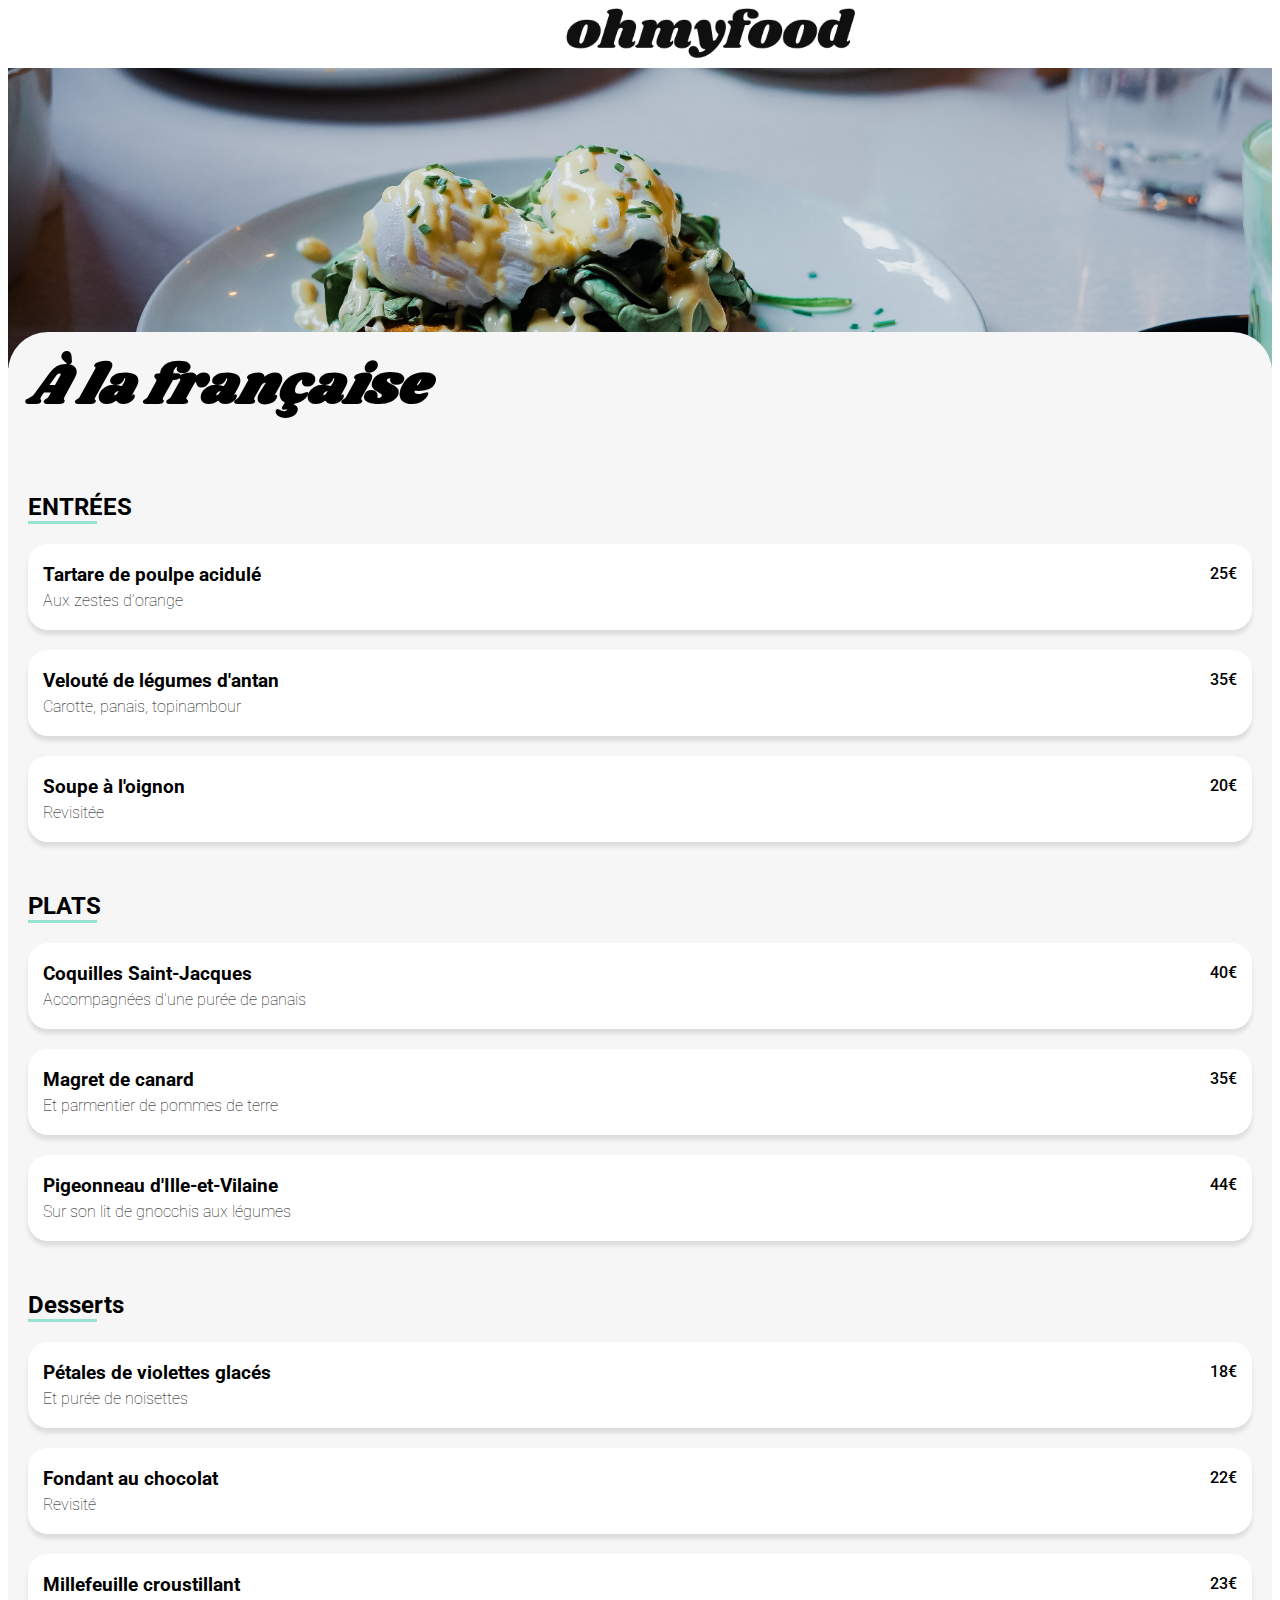
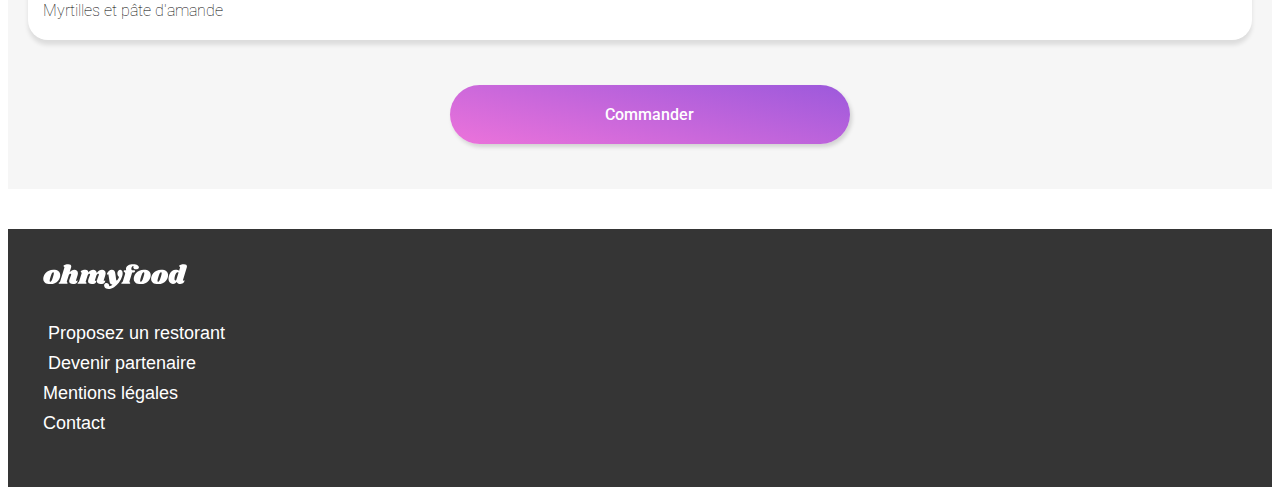
==== restaurants/a-la-française.html @ 5d667c91 "création des pages restaurant" ====
<!DOCTYPE html>
<html lang="fr">

<Head>
    <meta charset="UTF-8">
    <meta name="viewport" content="width=device-width, initial-scale=1, shrink-to-fit=no"/>
    <meta http-equiv="X-UA-Compatible" content="IE=edge,chrome=1"/>
    <title>à-la-française</title>
    <link rel="preconnect" href="https://fonts.googleapis.com">
    <link rel="preconnect" href="https://fonts.gstatic.com" crossorigin>
    <link href="https://fonts.googleapis.com/css2?family=Raleway:ital,wght@0,100..900;1,100..900&display=swap" rel="stylesheet">
    <link rel="stylesheet" href="https://cdnjs.cloudflare.com/ajax/libs/font-awesome/6.2.1/css/all.min.css"
        integrity="sha512-MV7K8+y+gLIBoVD59lQIYicR65iaqukzvf/nwasF0nqhPay5w/9lJmVM2hMDcnK1OnMGCdVK+iQrJ7lzPJQd1w=="
        crossorigin="anonymous" referrerpolicy="no-referrer" />
    <link rel="preconnect" href="https://fonts.googleapis.com">
    <link rel="preconnect" href="https://fonts.gstatic.com" crossorigin>
    <link href="https://fonts.googleapis.com/css2?family=Roboto:ital,wght@0,100;0,300;0,400;0,500;0,700;0,900;1,100;1,300;1,400;1,500;1,700;1,900&display=swap" rel="stylesheet">
    <link rel="preconnect" href="https://fonts.googleapis.com">
    <link rel="preconnect" href="https://fonts.gstatic.com" crossorigin>
    <link href="https://fonts.googleapis.com/css2?family=Shrikhand&display=swap" rel="stylesheet">
    <link rel="stylesheet" href="../scss/resto.css">
</Head>

<body>
    <div class="main-container">
        <header>
            <div class="header">
                <a href="../index.html" class="retour"><i class="fa-sharp fa-solid fa-arrow-left"></i></a>
                <img src="../assets/images/logo/ohmyfood.png" alt="logo">
            </div>
        </header>
        <main>
            <div>
                <img class="img" src="../assets/images/restaurants/toa-heftiba-DQKerTsQwi0-unsplash.jpg" alt="à-la-française">
            </div>
            <section class="carte">
                <div class="carte__titre">
                    <h1>À la française</h1>
                    <i class="fa-regular fa-heart"></i>
                </div>
                <div class="carte__plats">
                    <h2>ENTRÉES</h2>
                    <article class="carte__plats--card">
                        <div>
                        <h3>Tartare de poulpe acidulé</h3>
                        <p>Aux zestes d'orange</p>
                        </div>
                        <p class="euros">25€</p>
                    </article>
                    <article class="carte__plats--card">
                        <div>
                        <h3>Velouté de légumes d'antan</h3>
                        <p>Carotte, panais, topinambour</p>
                        </div>
                        <p class="euros">35€</p>
                    </article>
                    <article class="carte__plats--card">
                        <div>
                        <h3>Soupe à l'oignon</h3>
                        <p>Revisitée</p>
                        </div>
                        <p class="euros">20€</p>
                    </article>
                </div>
                <div class="carte__plats">
                    <h2>PLATS</h2>
                    <article class="carte__plats--card">
                        <div>
                        <h3>Coquilles Saint-Jacques</h3>
                        <p>Accompagnées d'une purée de panais</p>
                        </div>
                        <p class="euros">40€</p>
                    </article>
                    <article class="carte__plats--card">
                        <div>
                        <h3>Magret de canard</h3>
                        <p>Et parmentier de pommes de terre</p>
                        </div>
                        <p class="euros">35€</p>
                    </article>
                    <article class="carte__plats--card">
                        <div>
                        <h3>Pigeonneau d'Ille-et-Vilaine</h3>
                        <p>Sur son lit de gnocchis aux légumes</p>
                        </div>
                        <p class="euros">44€</p>
                    </article>
                </div>
                <div class="carte__plats">
                    <h2>Desserts</h2>
                    <article class="carte__plats--card">
                        <div>
                        <h3>Pétales de violettes glacés</h3>
                        <p>Et purée de noisettes</p>
                        </div>
                        <p class="euros">18€</p>
                    </article>
                    <article class="carte__plats--card">
                        <div>
                        <h3>Fondant au chocolat</h3>
                        <p>Revisité</p>
                        </div>
                        <p class="euros">22€</p>
                    </article>
                    <article class="carte__plats--card">
                        <div>
                        <h3>Millefeuille croustillant</h3>
                        <p>Myrtilles et pâte d'amande</p>
                        </div>
                        <p class="euros">23€</p>
                    </article>
                </div>
                <a class="bouton" href="">Commander</a>
            </section>
        </main>
        <footer>
            <section class="footer">
                <div>
                    <img src="../assets/images/logo/ohmyfood@2x.svg" alt="" class="logo-blanc">
                </div>
                <div class="footer__menu-list">
                    <ul class="footer__list">
                        <li class="footer__list--liens-gras"><a href=""><i class="fa-solid fa-utensils" style="color: #ffffff;"></i>Proposez un restorant</a></li>
                        <li class="footer__list--liens-gras"><a href="" class="liens-gras"><i class="fa-solid fa-handshake-angle" style="color: #ffffff;"></i>Devenir partenaire</a></li>
                        <li><a href="">Mentions légales</a></li>
                        <li><a href="">Contact</a></li>
                    </ul>
                </div>
            </section>
        </footer>
    </div>
</body>
---- scss/resto.css ----
.header{display:flex;flex-direction:row;justify-content:space-between;align-items:center;width:65%;margin-left:25px;padding-bottom:10px}.header img{height:50px}.main-container{font-family:"Roboto",sans-serif;font-weight:100;font-style:normal}.fa-arrow-left{font-size:xx-large}.euros{font-weight:500}.img{-o-object-fit:cover;object-fit:cover;width:100%;height:300px}.fa-heart{font-size:xx-large;margin-right:20px}.carte{display:flex;flex-direction:column;background-color:#f6f6f6;border-top-left-radius:40px;border-top-right-radius:40px;position:relative;top:-40px}.carte__titre{font-family:"Shrikhand",serif;font-weight:400;font-style:normal;font-style:italic;line-height:40.82px;font-size:28px;padding:20px;display:flex;flex-direction:row;justify-content:space-between;align-items:center}.carte__titre h1{margin:15px 0px 15px 0px}.carte__plats{display:flex;flex-direction:column;gap:20px}.carte__plats h2{display:inline;margin-left:20px;margin-top:50px;margin-bottom:0;border-bottom:3px solid #99e2d0;width:69px}.carte__plats--card{display:flex;flex-direction:row;justify-content:space-between;background-color:#fff;border-radius:20px;margin-left:20px;margin-right:20px;padding:15px;box-shadow:0px 5px 4px rgba(0,0,0,.1)}.carte__plats--card h3{margin-top:5px;margin-bottom:5px}.carte__plats--card p{margin-top:5px;margin-bottom:5px}.bouton{border-radius:35px;padding:20px 10px 20px 10px;background:linear-gradient(193.33deg, #9356DC -11.44%, #FF79DA 123.93%);width:30%;font-size:16px;font-weight:500;text-align:center;text-decoration:none;color:#fff;box-shadow:2px 3px 4px rgba(0,0,0,.15);margin-left:35%;margin-top:45px;margin-bottom:45px}.logo-blanc{height:25px}.footer{background-color:#353535;color:#fff;display:flex;flex-direction:column;gap:2px;padding:35px;font-size:18px;font-family:Arial,Helvetica,sans-serif}.footer__list{color:#fff;list-style-type:none;padding:0px}.footer__list a{text-decoration:none}.footer__list--liens-gras{font-weight:bolder}.footer__list a:visited{color:#fff}.footer__list i{padding-right:5px;width:25px;height:16px}.footer__list li{padding-top:9px}
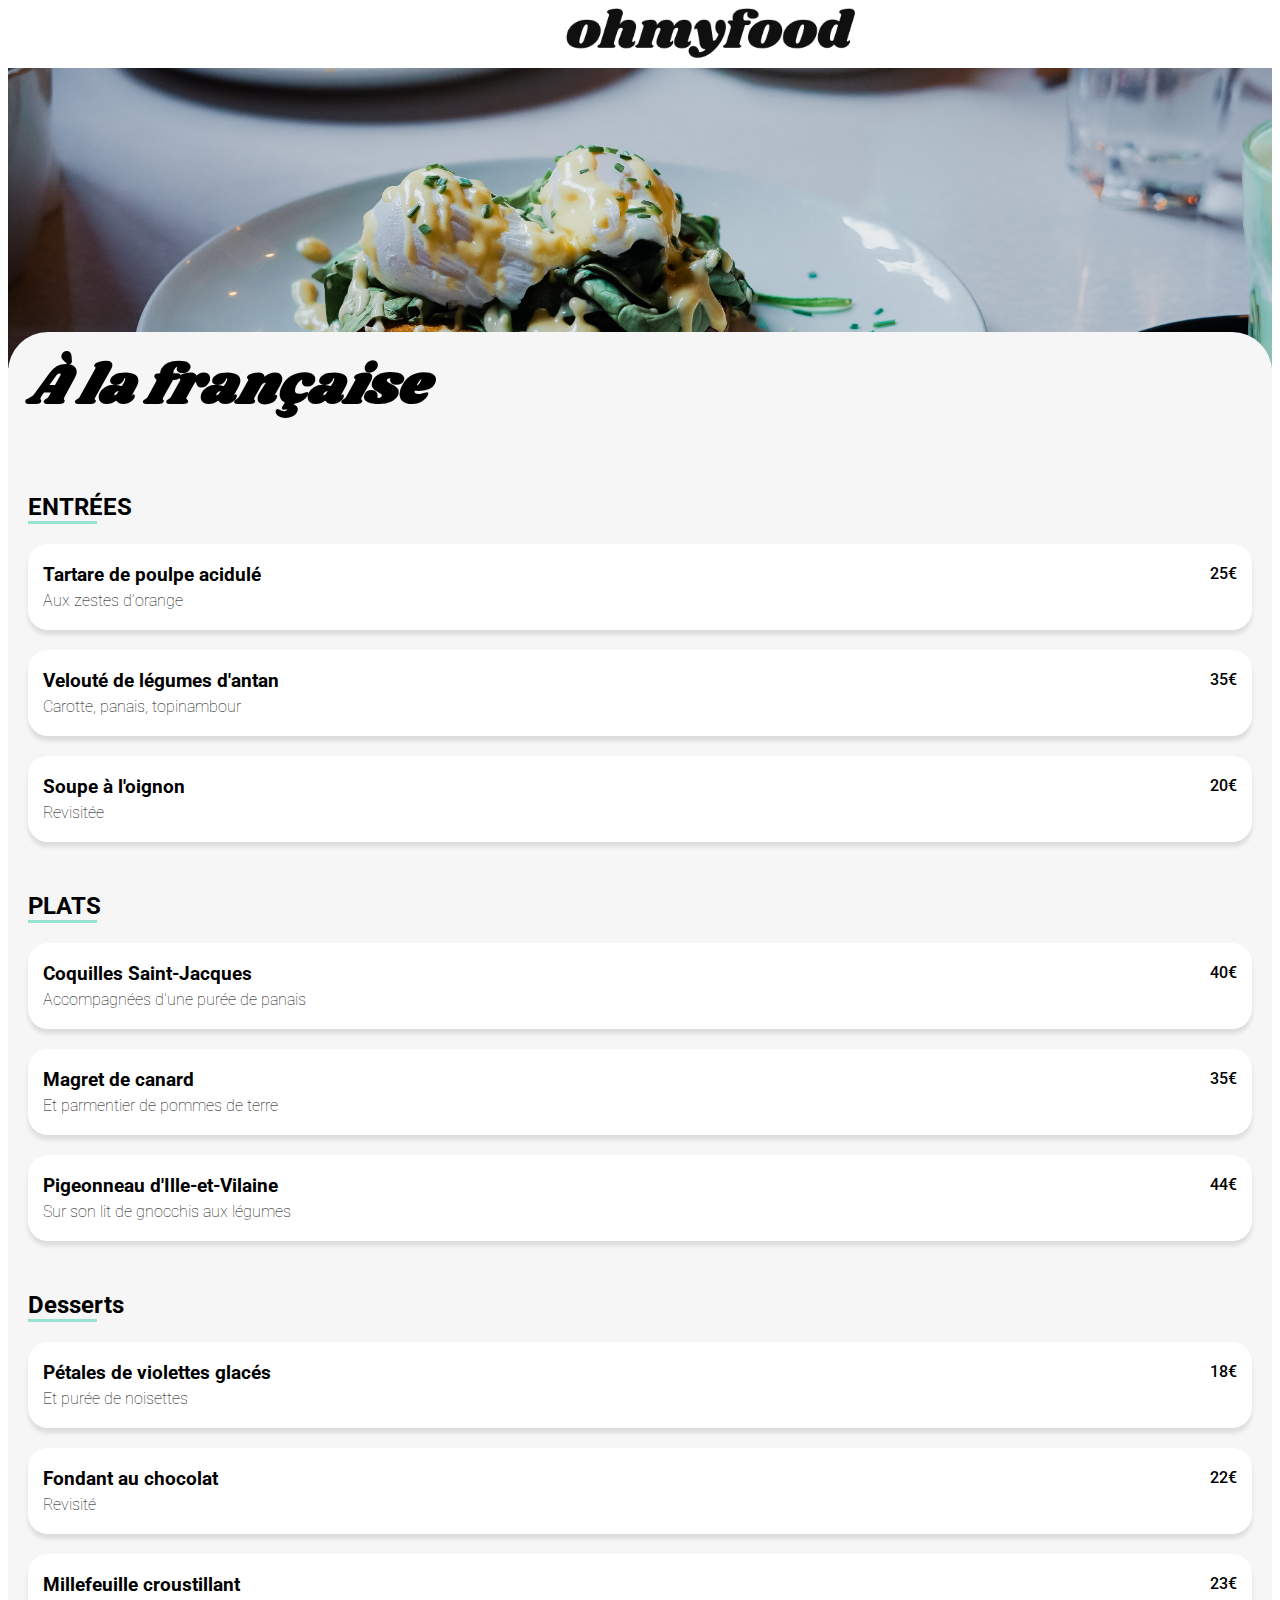
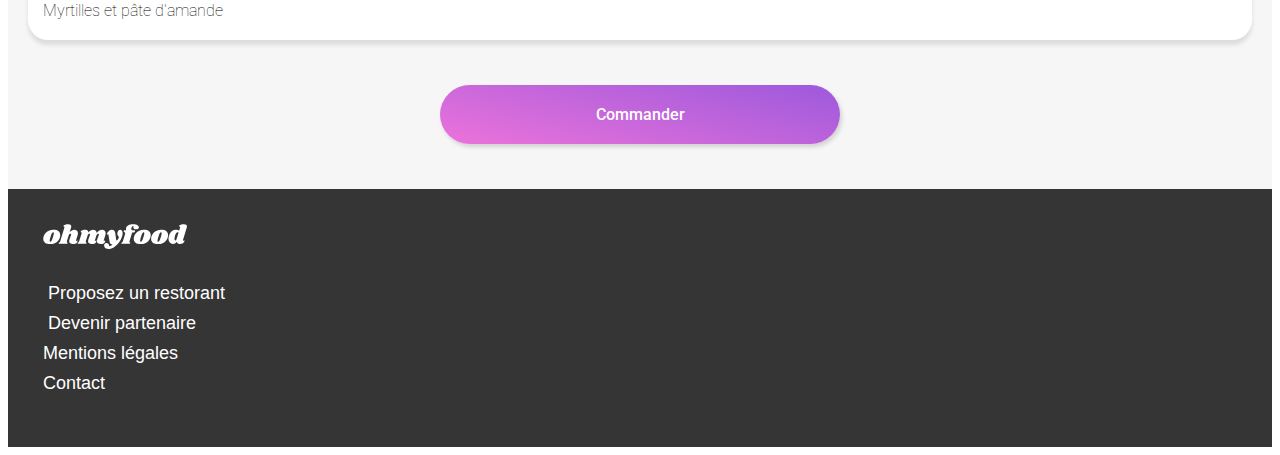
==== commit 2a057cd8: "fin des pages resto" ====
--- a/restaurants/a-la-française.html
+++ b/restaurants/a-la-française.html
@@ -110,7 +110,9 @@
                         <p class="euros">23€</p>
                     </article>
                 </div>
-                <a class="bouton" href="">Commander</a>
+                <div class="carte__bouton">
+                <a class="carte__bouton--commande" href="">Commander</a>
+            </div>
             </section>
         </main>
         <footer>
--- a/scss/resto.css
+++ b/scss/resto.css
@@ -1 +1 @@
-.header{display:flex;flex-direction:row;justify-content:space-between;align-items:center;width:65%;margin-left:25px;padding-bottom:10px}.header img{height:50px}.main-container{font-family:"Roboto",sans-serif;font-weight:100;font-style:normal}.fa-arrow-left{font-size:xx-large}.euros{font-weight:500}.img{-o-object-fit:cover;object-fit:cover;width:100%;height:300px}.fa-heart{font-size:xx-large;margin-right:20px}.carte{display:flex;flex-direction:column;background-color:#f6f6f6;border-top-left-radius:40px;border-top-right-radius:40px;position:relative;top:-40px}.carte__titre{font-family:"Shrikhand",serif;font-weight:400;font-style:normal;font-style:italic;line-height:40.82px;font-size:28px;padding:20px;display:flex;flex-direction:row;justify-content:space-between;align-items:center}.carte__titre h1{margin:15px 0px 15px 0px}.carte__plats{display:flex;flex-direction:column;gap:20px}.carte__plats h2{display:inline;margin-left:20px;margin-top:50px;margin-bottom:0;border-bottom:3px solid #99e2d0;width:69px}.carte__plats--card{display:flex;flex-direction:row;justify-content:space-between;background-color:#fff;border-radius:20px;margin-left:20px;margin-right:20px;padding:15px;box-shadow:0px 5px 4px rgba(0,0,0,.1)}.carte__plats--card h3{margin-top:5px;margin-bottom:5px}.carte__plats--card p{margin-top:5px;margin-bottom:5px}.bouton{border-radius:35px;padding:20px 10px 20px 10px;background:linear-gradient(193.33deg, #9356DC -11.44%, #FF79DA 123.93%);width:30%;font-size:16px;font-weight:500;text-align:center;text-decoration:none;color:#fff;box-shadow:2px 3px 4px rgba(0,0,0,.15);margin-left:35%;margin-top:45px;margin-bottom:45px}.logo-blanc{height:25px}.footer{background-color:#353535;color:#fff;display:flex;flex-direction:column;gap:2px;padding:35px;font-size:18px;font-family:Arial,Helvetica,sans-serif}.footer__list{color:#fff;list-style-type:none;padding:0px}.footer__list a{text-decoration:none}.footer__list--liens-gras{font-weight:bolder}.footer__list a:visited{color:#fff}.footer__list i{padding-right:5px;width:25px;height:16px}.footer__list li{padding-top:9px}+.header{display:flex;flex-direction:row;justify-content:space-between;align-items:center;width:65%;margin-left:25px;padding-bottom:10px}.header img{height:50px}.main-container{font-family:"Roboto",sans-serif;font-weight:100;font-style:normal}.fa-arrow-left{font-size:xx-large}.euros{font-weight:500}.img{-o-object-fit:cover;object-fit:cover;width:100%;height:300px}.fa-heart{font-size:xx-large;margin-right:20px}.carte{display:flex;flex-direction:column;background-color:#f6f6f6;border-top-left-radius:40px;border-top-right-radius:40px;position:relative;top:-40px}.carte__titre{font-family:"Shrikhand",serif;font-weight:400;font-style:normal;font-style:italic;line-height:40.82px;font-size:28px;padding:20px;display:flex;flex-direction:row;justify-content:space-between;align-items:center}.carte__titre h1{margin:15px 0px 15px 0px}.carte__plats{display:flex;flex-direction:column;gap:20px}.carte__plats h2{display:inline;margin-left:20px;margin-top:50px;margin-bottom:0;border-bottom:3px solid #99e2d0;width:69px}.carte__plats--card{display:flex;flex-direction:row;justify-content:space-between;background-color:#fff;border-radius:20px;margin-left:20px;margin-right:20px;padding:15px;box-shadow:0px 5px 4px rgba(0,0,0,.1)}.carte__plats--card h3{margin-top:5px;margin-bottom:5px}.carte__plats--card p{margin-top:5px;margin-bottom:5px}.carte__bouton{display:flex;justify-content:center;align-items:center}.carte__bouton--commande{border-radius:35px;padding:20px 10px 20px 10px;background:linear-gradient(193.33deg, #9356DC -11.44%, #FF79DA 123.93%);width:30%;font-size:16px;font-weight:500;text-align:center;text-decoration:none;color:#fff;box-shadow:2px 3px 4px rgba(0,0,0,.15);margin-top:45px;margin-bottom:45px}.logo-blanc{height:25px}.footer{margin-top:-40px;background-color:#353535;color:#fff;display:flex;flex-direction:column;gap:2px;padding:35px;font-size:18px;font-family:Arial,Helvetica,sans-serif}.footer__list{color:#fff;list-style-type:none;padding:0px}.footer__list a{text-decoration:none}.footer__list--liens-gras{font-weight:bolder}.footer__list a:visited{color:#fff}.footer__list i{padding-right:5px;width:25px;height:16px}.footer__list li{padding-top:9px}@media(min-width: 1440px){.header{width:60%}.carte{width:80%;margin:0 10% 0 10%}.carte__titre{justify-content:center;gap:20px}.carte__plats{margin:0 20% 0 20%}.carte__bouton--commande{width:20%}.footer{flex-direction:row-reverse;justify-content:flex-start;align-items:center;gap:50px}.footer li{display:inline;padding-left:15px}}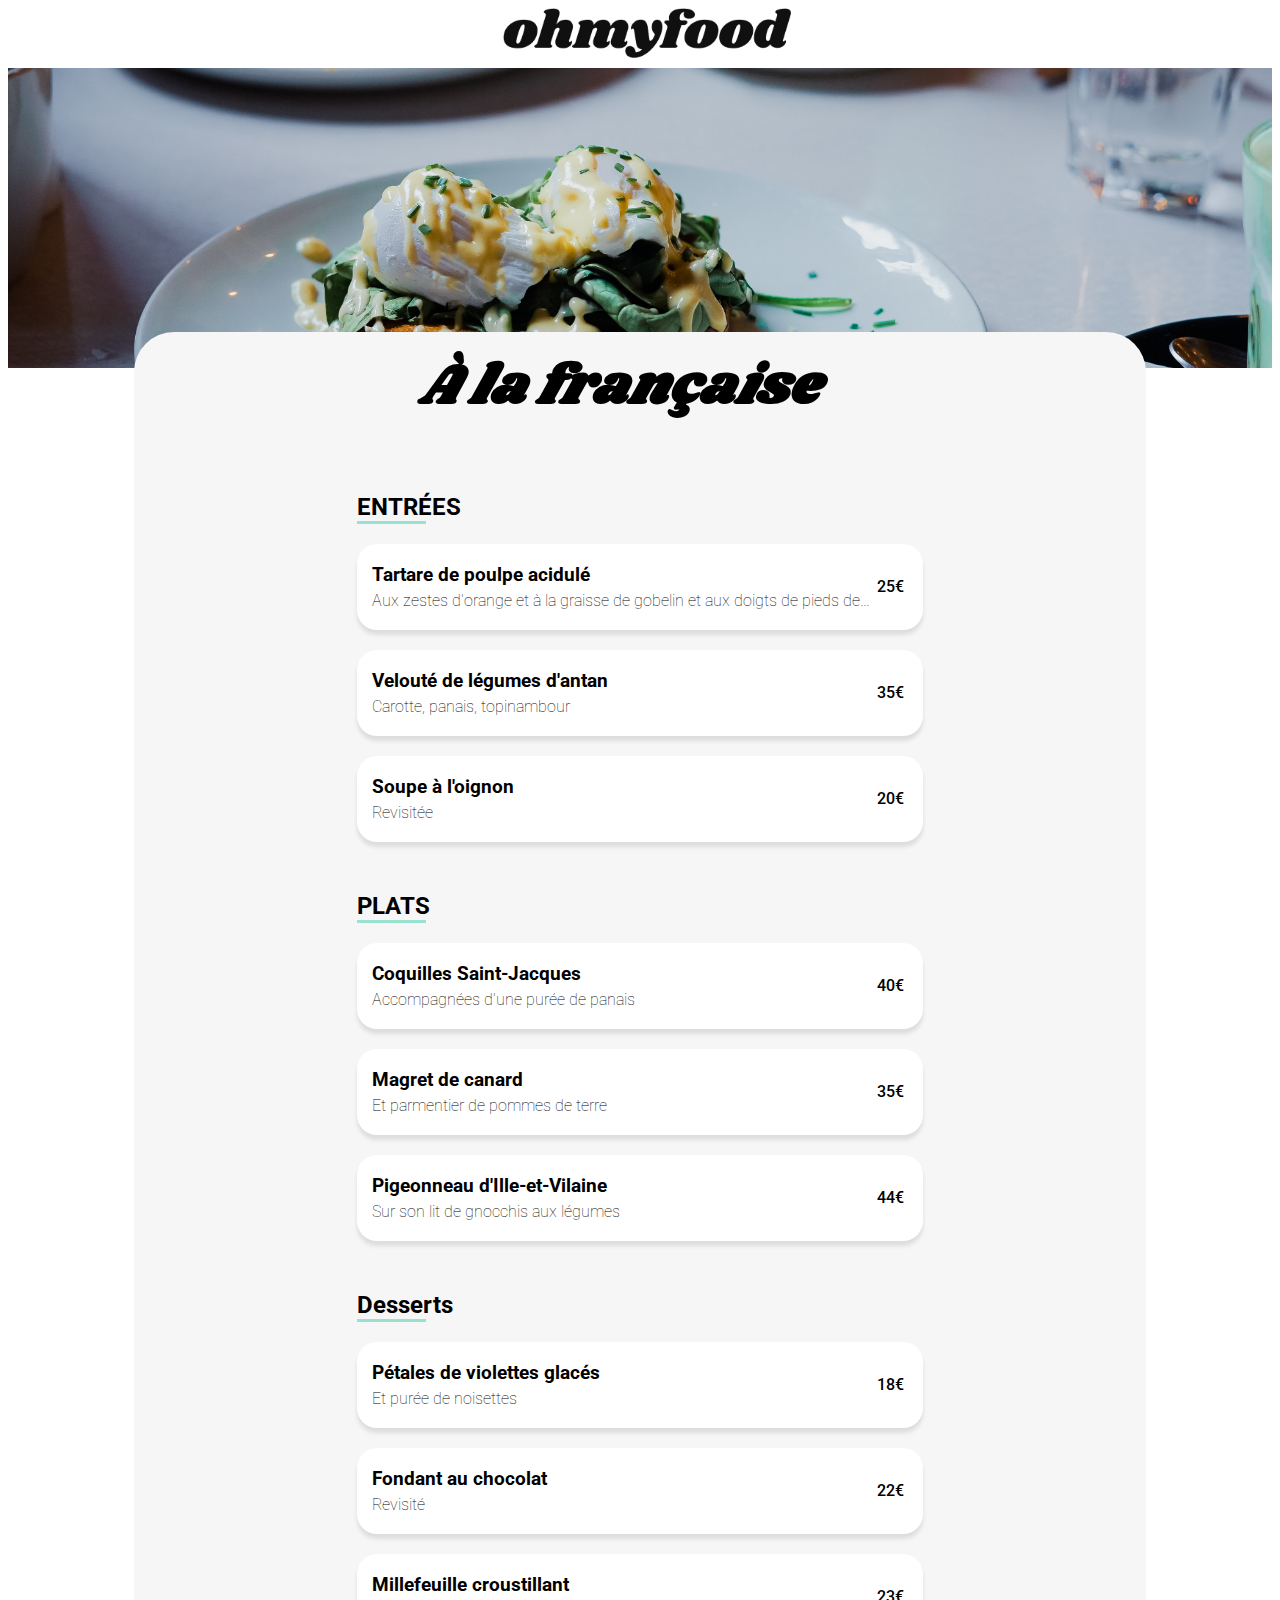
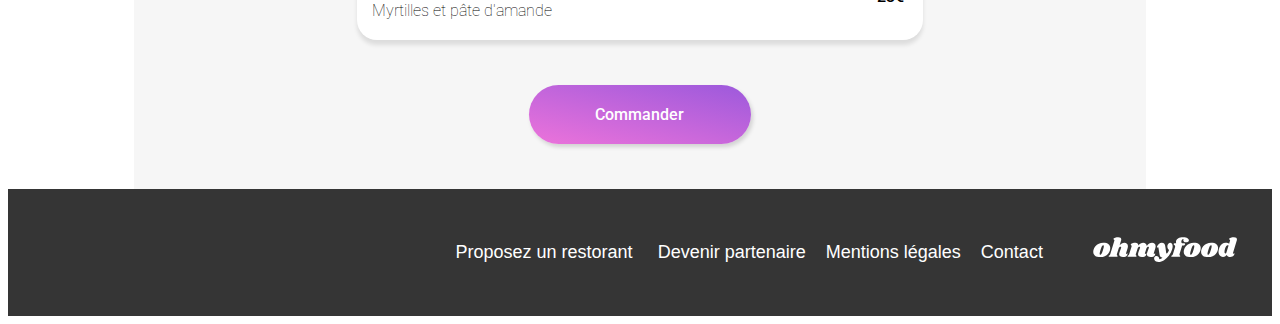
==== commit d9ab67af: "animation du check sur les plats" ====
--- a/restaurants/a-la-française.html
+++ b/restaurants/a-la-française.html
@@ -38,76 +38,103 @@
                     <h1>À la française</h1>
                     <i class="fa-regular fa-heart"></i>
                 </div>
-                <div class="carte__plats">
+                <div class="carte__plats carte__plats--1">
                     <h2>ENTRÉES</h2>
                     <article class="carte__plats--card">
-                        <div>
-                        <h3>Tartare de poulpe acidulé</h3>
-                        <p>Aux zestes d'orange</p>
+                        <div class="text-cards">
+                            <h3>Tartare de poulpe acidulé</h3>
+                            <p>Aux zestes d'orange et à la graisse de gobelin et aux doigts de pieds de momis</p>
                         </div>
                         <p class="euros">25€</p>
+                        <div class="check">
+                            <i class="fa-solid fa-circle-check"></i>
+                        </div>
                     </article>
                     <article class="carte__plats--card">
-                        <div>
+                        <div class="text-cards">
                         <h3>Velouté de légumes d'antan</h3>
                         <p>Carotte, panais, topinambour</p>
                         </div>
                         <p class="euros">35€</p>
+                        <div class="check">
+                            <i class="fa-solid fa-circle-check"></i>
+                        </div>
                     </article>
                     <article class="carte__plats--card">
-                        <div>
+                        <div class="text-cards">
                         <h3>Soupe à l'oignon</h3>
                         <p>Revisitée</p>
                         </div>
                         <p class="euros">20€</p>
+                        <div class="check">
+                            <i class="fa-solid fa-circle-check"></i>
+                        </div>
                     </article>
                 </div>
-                <div class="carte__plats">
+                <div class="carte__plats carte__plats--2">
                     <h2>PLATS</h2>
                     <article class="carte__plats--card">
-                        <div>
+                        <div class="text-cards">
                         <h3>Coquilles Saint-Jacques</h3>
                         <p>Accompagnées d'une purée de panais</p>
                         </div>
                         <p class="euros">40€</p>
+                        <div class="check">
+                            <i class="fa-solid fa-circle-check"></i>
+                        </div>
                     </article>
                     <article class="carte__plats--card">
-                        <div>
+                        <div class="text-cards">
                         <h3>Magret de canard</h3>
                         <p>Et parmentier de pommes de terre</p>
                         </div>
                         <p class="euros">35€</p>
+                        <div class="check">
+                            <i class="fa-solid fa-circle-check"></i>
+                        </div>
                     </article>
                     <article class="carte__plats--card">
-                        <div>
+                        <div class="text-cards">
                         <h3>Pigeonneau d'Ille-et-Vilaine</h3>
                         <p>Sur son lit de gnocchis aux légumes</p>
                         </div>
                         <p class="euros">44€</p>
+                        <div class="check">
+                            <i class="fa-solid fa-circle-check"></i>
+                        </div>
                     </article>
                 </div>
-                <div class="carte__plats">
+                <div class="carte__plats carte__plats--3">
                     <h2>Desserts</h2>
                     <article class="carte__plats--card">
-                        <div>
+                        <div class="text-cards">
                         <h3>Pétales de violettes glacés</h3>
                         <p>Et purée de noisettes</p>
                         </div>
                         <p class="euros">18€</p>
+                        <div class="check">
+                            <i class="fa-solid fa-circle-check"></i>
+                        </div>
                     </article>
                     <article class="carte__plats--card">
-                        <div>
+                        <div class="text-cards">
                         <h3>Fondant au chocolat</h3>
                         <p>Revisité</p>
                         </div>
                         <p class="euros">22€</p>
+                        <div class="check">
+                            <i class="fa-solid fa-circle-check"></i>
+                        </div>
                     </article>
                     <article class="carte__plats--card">
-                        <div>
+                        <div class="text-cards">
                         <h3>Millefeuille croustillant</h3>
                         <p>Myrtilles et pâte d'amande</p>
                         </div>
                         <p class="euros">23€</p>
+                        <div class="check">
+                            <i class="fa-solid fa-circle-check"></i>
+                        </div>
                     </article>
                 </div>
                 <div class="carte__bouton">
--- a/scss/resto.css
+++ b/scss/resto.css
@@ -1 +1 @@
-.header{display:flex;flex-direction:row;justify-content:space-between;align-items:center;width:65%;margin-left:25px;padding-bottom:10px}.header img{height:50px}.main-container{font-family:"Roboto",sans-serif;font-weight:100;font-style:normal}.fa-arrow-left{font-size:xx-large}.euros{font-weight:500}.img{-o-object-fit:cover;object-fit:cover;width:100%;height:300px}.fa-heart{font-size:xx-large;margin-right:20px}.carte{display:flex;flex-direction:column;background-color:#f6f6f6;border-top-left-radius:40px;border-top-right-radius:40px;position:relative;top:-40px}.carte__titre{font-family:"Shrikhand",serif;font-weight:400;font-style:normal;font-style:italic;line-height:40.82px;font-size:28px;padding:20px;display:flex;flex-direction:row;justify-content:space-between;align-items:center}.carte__titre h1{margin:15px 0px 15px 0px}.carte__plats{display:flex;flex-direction:column;gap:20px}.carte__plats h2{display:inline;margin-left:20px;margin-top:50px;margin-bottom:0;border-bottom:3px solid #99e2d0;width:69px}.carte__plats--card{display:flex;flex-direction:row;justify-content:space-between;background-color:#fff;border-radius:20px;margin-left:20px;margin-right:20px;padding:15px;box-shadow:0px 5px 4px rgba(0,0,0,.1)}.carte__plats--card h3{margin-top:5px;margin-bottom:5px}.carte__plats--card p{margin-top:5px;margin-bottom:5px}.carte__bouton{display:flex;justify-content:center;align-items:center}.carte__bouton--commande{border-radius:35px;padding:20px 10px 20px 10px;background:linear-gradient(193.33deg, #9356DC -11.44%, #FF79DA 123.93%);width:30%;font-size:16px;font-weight:500;text-align:center;text-decoration:none;color:#fff;box-shadow:2px 3px 4px rgba(0,0,0,.15);margin-top:45px;margin-bottom:45px}.logo-blanc{height:25px}.footer{margin-top:-40px;background-color:#353535;color:#fff;display:flex;flex-direction:column;gap:2px;padding:35px;font-size:18px;font-family:Arial,Helvetica,sans-serif}.footer__list{color:#fff;list-style-type:none;padding:0px}.footer__list a{text-decoration:none}.footer__list--liens-gras{font-weight:bolder}.footer__list a:visited{color:#fff}.footer__list i{padding-right:5px;width:25px;height:16px}.footer__list li{padding-top:9px}@media(min-width: 1440px){.header{width:60%}.carte{width:80%;margin:0 10% 0 10%}.carte__titre{justify-content:center;gap:20px}.carte__plats{margin:0 20% 0 20%}.carte__bouton--commande{width:20%}.footer{flex-direction:row-reverse;justify-content:flex-start;align-items:center;gap:50px}.footer li{display:inline;padding-left:15px}}+.header{display:flex;flex-direction:row;justify-content:space-between;align-items:center;width:65%;margin-left:25px;padding-bottom:10px}.header img{height:50px}.main-container{font-family:"Roboto",sans-serif;font-weight:100;font-style:normal}.fa-arrow-left{font-size:xx-large}.euros{font-weight:500}.img{-o-object-fit:cover;object-fit:cover;width:100%;height:300px}.fa-heart{font-size:xx-large;margin-right:20px}.carte{display:flex;flex-direction:column;background-color:#f6f6f6;border-top-left-radius:40px;border-top-right-radius:40px;position:relative;top:-40px}.carte__titre{font-family:"Shrikhand",serif;font-weight:400;font-style:normal;font-style:italic;line-height:40.82px;font-size:28px;padding:20px;display:flex;flex-direction:row;justify-content:space-between;align-items:center}.carte__titre h1{margin:15px 0px 15px 0px}@keyframes carte__plats{0%{opacity:0}100%{opacity:1}}@keyframes check{0%{width:0;padding:0}100%{width:30px;padding:29px 20px}}@keyframes check-bar{0%{width:calc(100% - 50px)}100%{width:calc(100% - 110px)}}.carte__plats{display:flex;flex-direction:column;gap:20px;animation:carte__plats 400ms backwards}.carte__plats--1{animation-delay:400ms}.carte__plats--2{animation-delay:800ms}.carte__plats--3{animation-delay:1200ms}.carte__plats h2{display:inline;margin-left:20px;margin-top:50px;margin-bottom:0;border-bottom:3px solid #99e2d0;width:69px}.carte__plats--card{display:flex;flex-direction:row;align-items:center;justify-content:space-between;background-color:#fff;border-radius:20px;margin-left:20px;margin-right:20px;padding-left:15px;box-shadow:0px 5px 4px rgba(0,0,0,.1)}.carte__plats--card:active>.text-cards{animation:check-bar 500ms forwards}.carte__plats--card:active>.check{animation:check 500ms forwards}.carte__plats--card>.text-cards{padding:15px 0px;width:calc(100% - 50px)}.carte__plats--card>.check{width:0;overflow-x:hidden;overflow-y:hidden;font-size:x-large;background-color:#99e2d0;height:100%;border-top-right-radius:20px;border-bottom-right-radius:20px;color:#fff}.carte__plats--card h3{margin-top:5px;margin-bottom:5px}.carte__plats--card p:not(.euros){white-space:nowrap;text-overflow:ellipsis;overflow:hidden;margin-top:5px;margin-bottom:5px}.carte__plats--card>.euros{padding-right:15px}.carte__bouton{display:flex;justify-content:center;align-items:center}.carte__bouton--commande{border-radius:35px;padding:20px 10px 20px 10px;background:linear-gradient(193.33deg, #9356DC -11.44%, #FF79DA 123.93%);width:30%;font-size:16px;font-weight:500;text-align:center;text-decoration:none;color:#fff;box-shadow:2px 3px 4px rgba(0,0,0,.15);margin-top:45px;margin-bottom:45px;position:relative;z-index:1}.carte__bouton--commande:hover::after{opacity:1}.carte__bouton--commande::after{content:"";position:absolute;border-radius:35px;top:0;bottom:0;right:0;left:0;opacity:0;z-index:-1;transition:opacity 250ms;background:linear-gradient(200.64deg, #be8dfa -5.2%, #FF79DA 140.74%),linear-gradient(0deg, rgba(255, 255, 255, 0.15), rgba(255, 255, 255, 0.15))}.logo-blanc{height:25px}.footer{margin-top:-40px;background-color:#353535;color:#fff;display:flex;flex-direction:column;gap:2px;padding:35px;font-size:18px;font-family:Arial,Helvetica,sans-serif}.footer__list{color:#fff;list-style-type:none;padding:0px}.footer__list a{text-decoration:none}.footer__list--liens-gras{font-weight:bolder}.footer__list a:visited{color:#fff}.footer__list i{padding-right:5px;width:25px;height:16px}.footer__list li{padding-top:9px}@media(min-width: 900px){.header{width:60%}.carte{width:80%;margin:0 10% 0 10%}.carte__titre{justify-content:center;gap:20px}.carte__plats{margin:0 20% 0 20%}.carte__bouton--commande{width:20%}.footer{flex-direction:row-reverse;justify-content:flex-start;align-items:center;gap:50px}.footer li{display:inline;padding-left:15px}}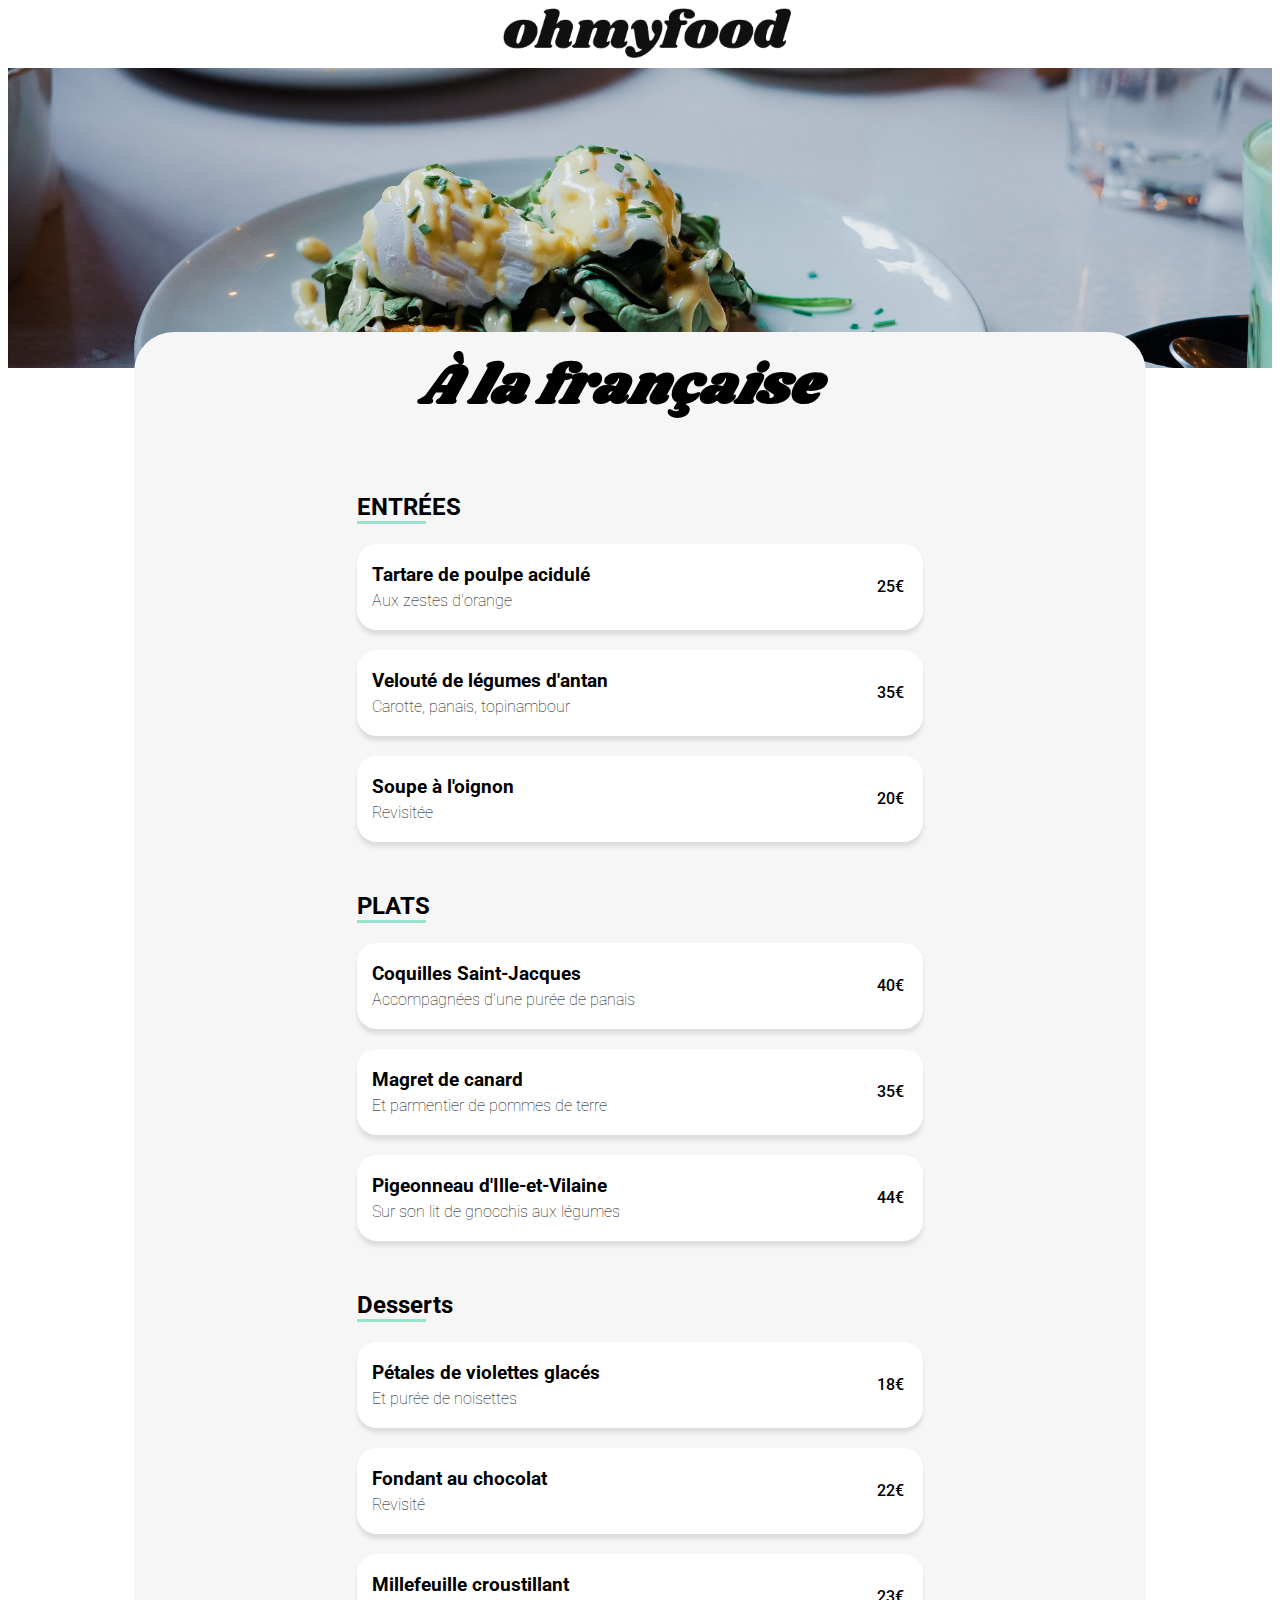
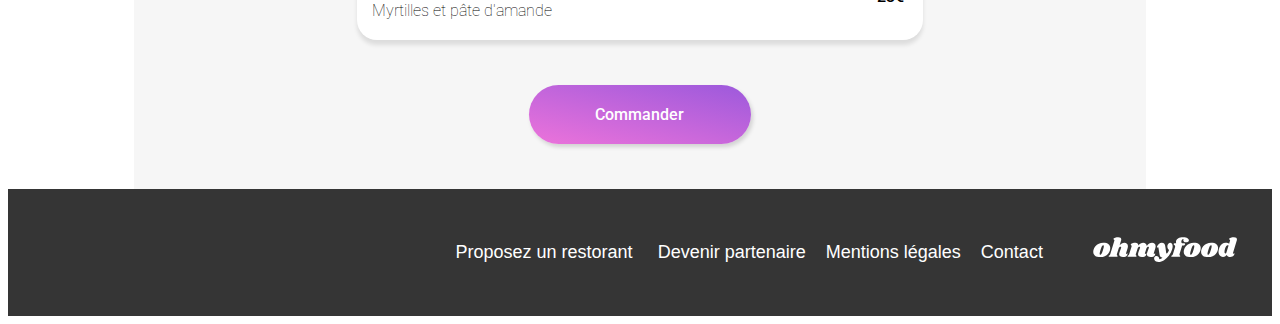
==== commit 07a4e55d: "correction" ====
--- a/restaurants/a-la-française.html
+++ b/restaurants/a-la-française.html
@@ -43,7 +43,7 @@
                     <article class="carte__plats--card">
                         <div class="text-cards">
                             <h3>Tartare de poulpe acidulé</h3>
-                            <p>Aux zestes d'orange et à la graisse de gobelin et aux doigts de pieds de momis</p>
+                            <p>Aux zestes d'orange</p>
                         </div>
                         <p class="euros">25€</p>
                         <div class="check">
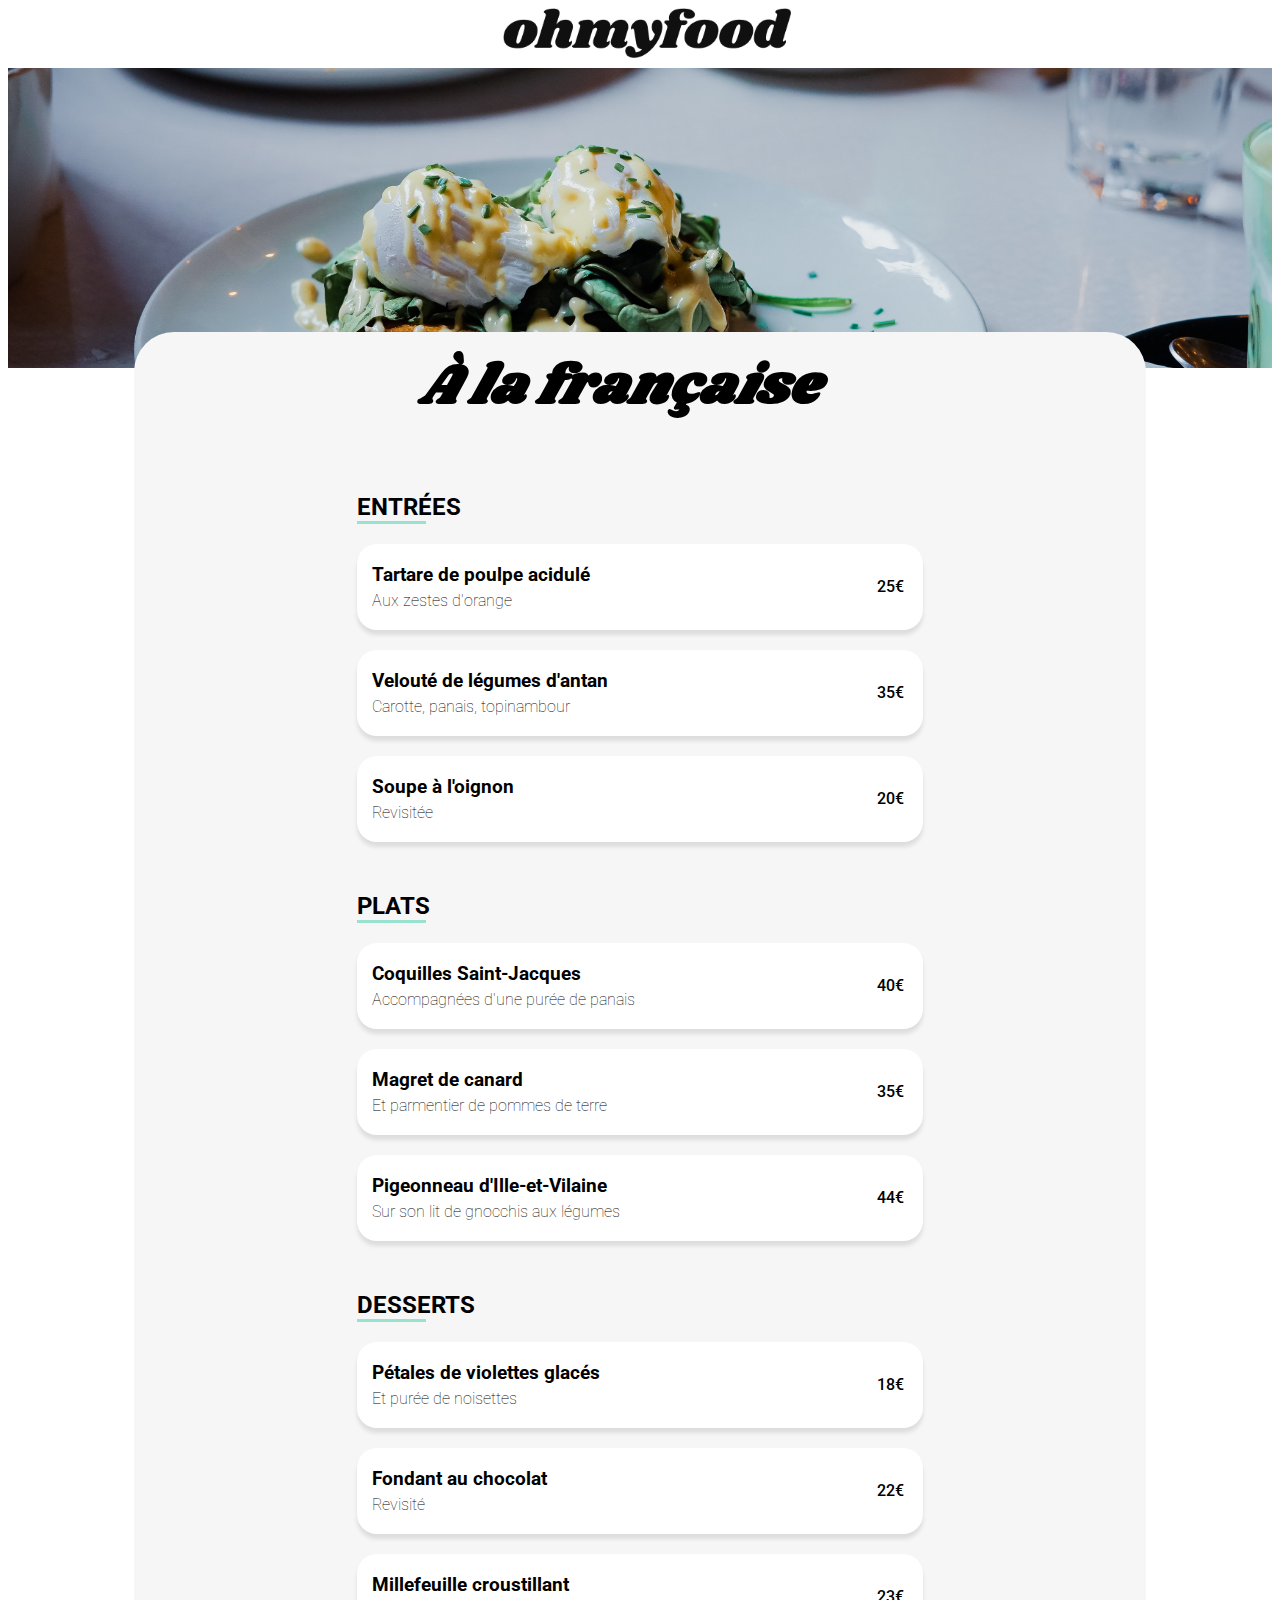
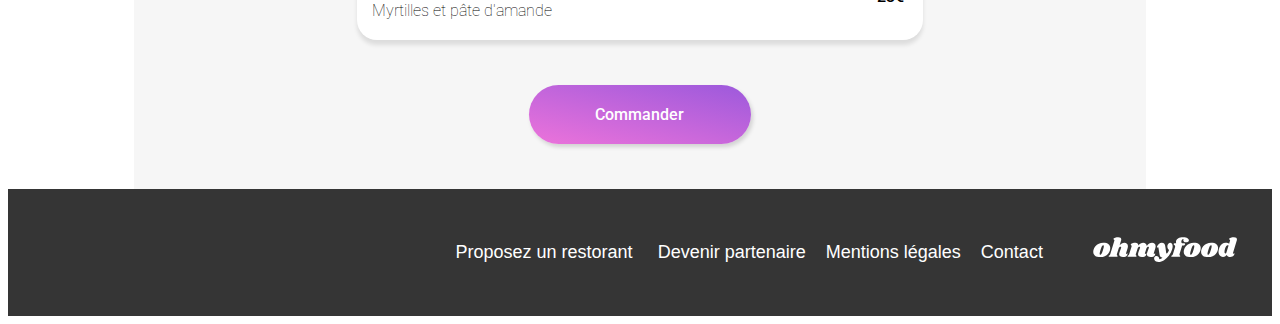
==== commit d6f7fa8a: "correction de la page d'accueil" ====
--- a/restaurants/a-la-française.html
+++ b/restaurants/a-la-française.html
@@ -105,7 +105,7 @@
                     </article>
                 </div>
                 <div class="carte__plats carte__plats--3">
-                    <h2>Desserts</h2>
+                    <h2>DESSERTS</h2>
                     <article class="carte__plats--card">
                         <div class="text-cards">
                         <h3>Pétales de violettes glacés</h3>
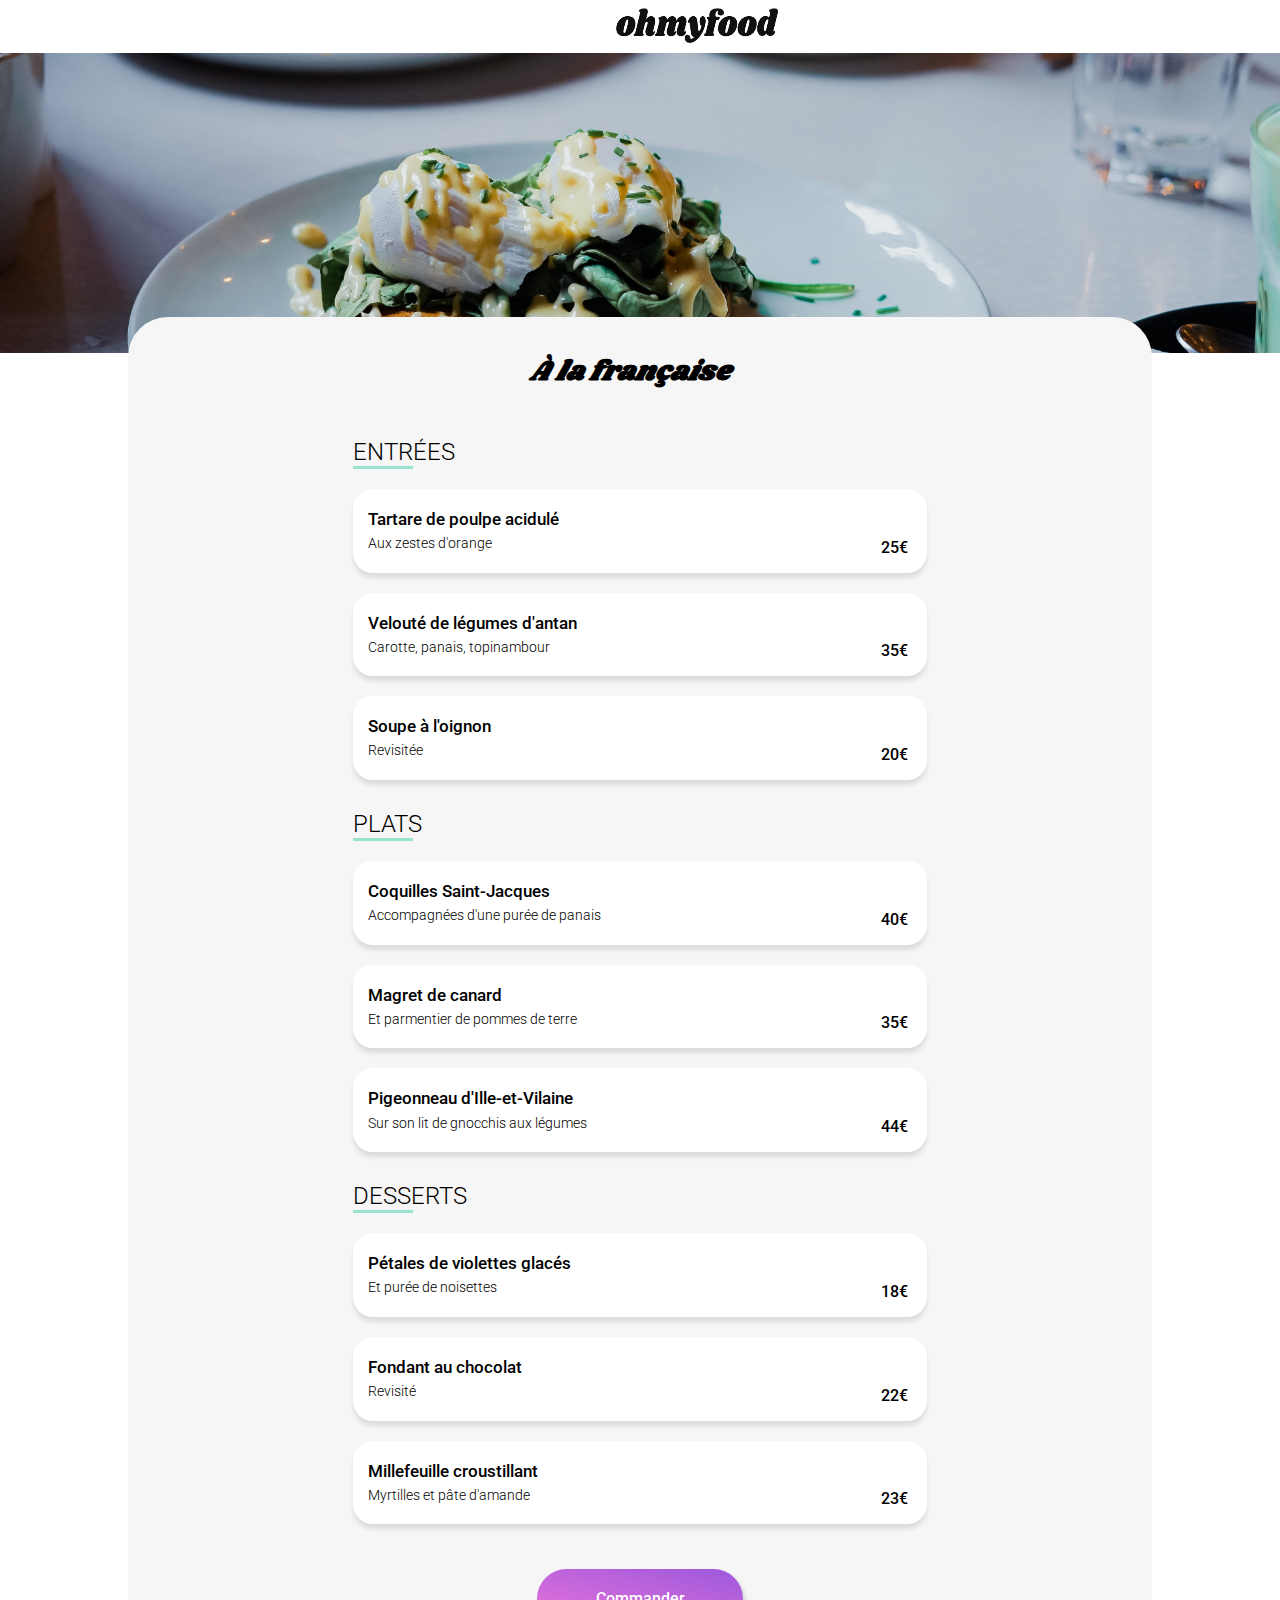
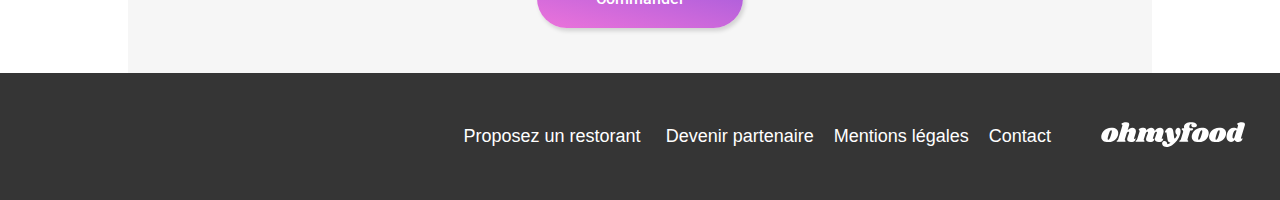
==== commit 4167fb70: "fin de l'animation du check" ====
--- a/restaurants/a-la-française.html
+++ b/restaurants/a-la-française.html
@@ -152,7 +152,7 @@
                         <li class="footer__list--liens-gras"><a href=""><i class="fa-solid fa-utensils" style="color: #ffffff;"></i>Proposez un restorant</a></li>
                         <li class="footer__list--liens-gras"><a href="" class="liens-gras"><i class="fa-solid fa-handshake-angle" style="color: #ffffff;"></i>Devenir partenaire</a></li>
                         <li><a href="">Mentions légales</a></li>
-                        <li><a href="">Contact</a></li>
+                        <li><a class="footer__list--nav-link" href="mailto:contact@nemaides.fr">Contact</a></li>
                     </ul>
                 </div>
             </section>
--- a/scss/resto.css
+++ b/scss/resto.css
@@ -1 +1 @@
-.header{display:flex;flex-direction:row;justify-content:space-between;align-items:center;width:65%;margin-left:25px;padding-bottom:10px}.header img{height:50px}.main-container{font-family:"Roboto",sans-serif;font-weight:100;font-style:normal}.fa-arrow-left{font-size:xx-large}.euros{font-weight:500}.img{-o-object-fit:cover;object-fit:cover;width:100%;height:300px}.fa-heart{font-size:xx-large;margin-right:20px}.carte{display:flex;flex-direction:column;background-color:#f6f6f6;border-top-left-radius:40px;border-top-right-radius:40px;position:relative;top:-40px}.carte__titre{font-family:"Shrikhand",serif;font-weight:400;font-style:normal;font-style:italic;line-height:40.82px;font-size:28px;padding:20px;display:flex;flex-direction:row;justify-content:space-between;align-items:center}.carte__titre h1{margin:15px 0px 15px 0px}@keyframes carte__plats{0%{opacity:0}100%{opacity:1}}@keyframes check{0%{width:0;padding:0}100%{width:30px;padding:29px 20px}}@keyframes check-bar{0%{width:calc(100% - 50px)}100%{width:calc(100% - 110px)}}.carte__plats{display:flex;flex-direction:column;gap:20px;animation:carte__plats 400ms backwards}.carte__plats--1{animation-delay:400ms}.carte__plats--2{animation-delay:800ms}.carte__plats--3{animation-delay:1200ms}.carte__plats h2{display:inline;margin-left:20px;margin-top:50px;margin-bottom:0;border-bottom:3px solid #99e2d0;width:69px}.carte__plats--card{display:flex;flex-direction:row;align-items:center;justify-content:space-between;background-color:#fff;border-radius:20px;margin-left:20px;margin-right:20px;padding-left:15px;box-shadow:0px 5px 4px rgba(0,0,0,.1)}.carte__plats--card:active>.text-cards{animation:check-bar 500ms forwards}.carte__plats--card:active>.check{animation:check 500ms forwards}.carte__plats--card>.text-cards{padding:15px 0px;width:calc(100% - 50px)}.carte__plats--card>.check{width:0;overflow-x:hidden;overflow-y:hidden;font-size:x-large;background-color:#99e2d0;height:100%;border-top-right-radius:20px;border-bottom-right-radius:20px;color:#fff}.carte__plats--card h3{margin-top:5px;margin-bottom:5px}.carte__plats--card p:not(.euros){white-space:nowrap;text-overflow:ellipsis;overflow:hidden;margin-top:5px;margin-bottom:5px}.carte__plats--card>.euros{padding-right:15px}.carte__bouton{display:flex;justify-content:center;align-items:center}.carte__bouton--commande{border-radius:35px;padding:20px 10px 20px 10px;background:linear-gradient(193.33deg, #9356DC -11.44%, #FF79DA 123.93%);width:30%;font-size:16px;font-weight:500;text-align:center;text-decoration:none;color:#fff;box-shadow:2px 3px 4px rgba(0,0,0,.15);margin-top:45px;margin-bottom:45px;position:relative;z-index:1}.carte__bouton--commande:hover::after{opacity:1}.carte__bouton--commande::after{content:"";position:absolute;border-radius:35px;top:0;bottom:0;right:0;left:0;opacity:0;z-index:-1;transition:opacity 250ms;background:linear-gradient(200.64deg, #be8dfa -5.2%, #FF79DA 140.74%),linear-gradient(0deg, rgba(255, 255, 255, 0.15), rgba(255, 255, 255, 0.15))}.logo-blanc{height:25px}.footer{margin-top:-40px;background-color:#353535;color:#fff;display:flex;flex-direction:column;gap:2px;padding:35px;font-size:18px;font-family:Arial,Helvetica,sans-serif}.footer__list{color:#fff;list-style-type:none;padding:0px}.footer__list a{text-decoration:none}.footer__list--liens-gras{font-weight:bolder}.footer__list a:visited{color:#fff}.footer__list i{padding-right:5px;width:25px;height:16px}.footer__list li{padding-top:9px}@media(min-width: 900px){.header{width:60%}.carte{width:80%;margin:0 10% 0 10%}.carte__titre{justify-content:center;gap:20px}.carte__plats{margin:0 20% 0 20%}.carte__bouton--commande{width:20%}.footer{flex-direction:row-reverse;justify-content:flex-start;align-items:center;gap:50px}.footer li{display:inline;padding-left:15px}}+.header{display:flex;flex-direction:row;justify-content:space-between;align-items:center;margin-right:35%;gap:20vw;margin-left:10px;padding-bottom:10px}.header img{height:35px;width:162px}body{margin:8px 0px 0px 0px}.main-container{font-family:"Roboto",sans-serif;font-weight:100;font-style:normal}.fa-arrow-left{font-size:x-large}.euros{font-weight:500}.img{-o-object-fit:cover;object-fit:cover;width:100%;height:300px}.fa-heart{font-size:x-large}.carte{display:flex;flex-direction:column;background-color:#f6f6f6;border-top-left-radius:40px;border-top-right-radius:40px;position:relative;top:-40px}.carte__titre{font-family:"Shrikhand",serif;font-weight:400;font-style:normal;font-style:italic;line-height:40.82px;padding:20px 20px 0px 20px;display:flex;flex-direction:row;justify-content:space-between;align-items:center}.carte__titre h1{margin:15px 0px 15px 0px;font-size:1.75em}@keyframes carte__plats{0%{opacity:0}100%{opacity:1}}@keyframes check{0%{width:0;padding:27.3px 0px}100%{width:30px;padding:27.3px 20px}}@keyframes check-bar{0%{width:calc(100% - 50px)}100%{width:calc(100% - 110px)}}.carte__plats{display:flex;flex-direction:column;gap:20px;animation:carte__plats 400ms backwards}.carte__plats--1{animation-delay:400ms}.carte__plats--2{animation-delay:800ms}.carte__plats--3{animation-delay:1200ms}.carte__plats h2{display:inline;margin-left:20px;margin-top:30px;margin-bottom:0;border-bottom:3px solid #99e2d0;width:60px;size:16px;font-weight:300}.carte__plats--card{display:flex;flex-direction:row;align-items:flex-end;justify-content:space-between;background-color:#fff;border-radius:20px;margin-left:20px;margin-right:20px;padding-left:15px;box-shadow:0px 5px 4px rgba(0,0,0,.1)}.carte__plats--card:active>.text-cards{animation:check-bar 500ms ease-in forwards}.carte__plats--card:active>.check{animation:check 500ms ease-in forwards}.carte__plats--card>.text-cards{padding:15px 0px;width:calc(100% - 50px)}.carte__plats--card>.check{width:0;overflow-x:hidden;overflow-y:hidden;font-size:x-large;background-color:#99e2d0;height:100%;border-top-right-radius:20px;border-bottom-right-radius:20px;color:#fff}.carte__plats--card h3{margin-top:5px;margin-bottom:5px;font-size:17px;font-weight:500;line-height:21.09px;text-align:left;width:287px;white-space:nowrap;text-overflow:ellipsis;overflow:hidden}.carte__plats--card p:not(.euros){white-space:nowrap;text-overflow:ellipsis;overflow:hidden;margin-top:5px;margin-bottom:5px;font-size:14.04px;font-weight:300;line-height:17.63px;text-align:left}.carte__plats--card>.euros{padding-right:15px}.carte__bouton{display:flex;justify-content:center;align-items:center}.carte__bouton--commande{border-radius:35px;padding:20px 10px 20px 10px;background:linear-gradient(193.33deg, #9356DC -11.44%, #FF79DA 123.93%);width:186px;font-size:16px;font-weight:500;text-align:center;text-decoration:none;color:#fff;box-shadow:2px 3px 4px rgba(0,0,0,.15);margin-top:45px;margin-bottom:45px;position:relative;z-index:1}.carte__bouton--commande:hover::after{opacity:1}.carte__bouton--commande::after{content:"";position:absolute;border-radius:35px;top:0;bottom:0;right:0;left:0;opacity:0;z-index:-1;transition:opacity 250ms;background:linear-gradient(200.64deg, #be8dfa -5.2%, #FF79DA 140.74%),linear-gradient(0deg, rgba(255, 255, 255, 0.15), rgba(255, 255, 255, 0.15));box-shadow:0px 5.5px 5px rgba(0,0,0,.2)}.logo-blanc{height:25px}.footer{margin-top:-40px;background-color:#353535;color:#fff;display:flex;flex-direction:column;gap:2px;padding:35px;font-size:18px;font-family:Arial,Helvetica,sans-serif}.footer__list{color:#fff;list-style-type:none;padding:0px}.footer__list a{text-decoration:none}.footer__list--liens-gras{font-weight:bolder}.footer__list a:visited{color:#fff}.footer__list i{padding-right:5px;width:25px;height:16px}.footer__list li{padding-top:9px}.footer__list--nav-link{color:#fff}@media(min-width: 1000px){.header{width:60%}.carte{width:80%;margin:0 10% 0 10%}.carte__titre{justify-content:center;gap:20px}.carte__plats{margin:0 20% 0 20%}.footer{flex-direction:row-reverse;justify-content:flex-start;align-items:center;gap:50px}.footer li{display:inline;padding-left:15px}}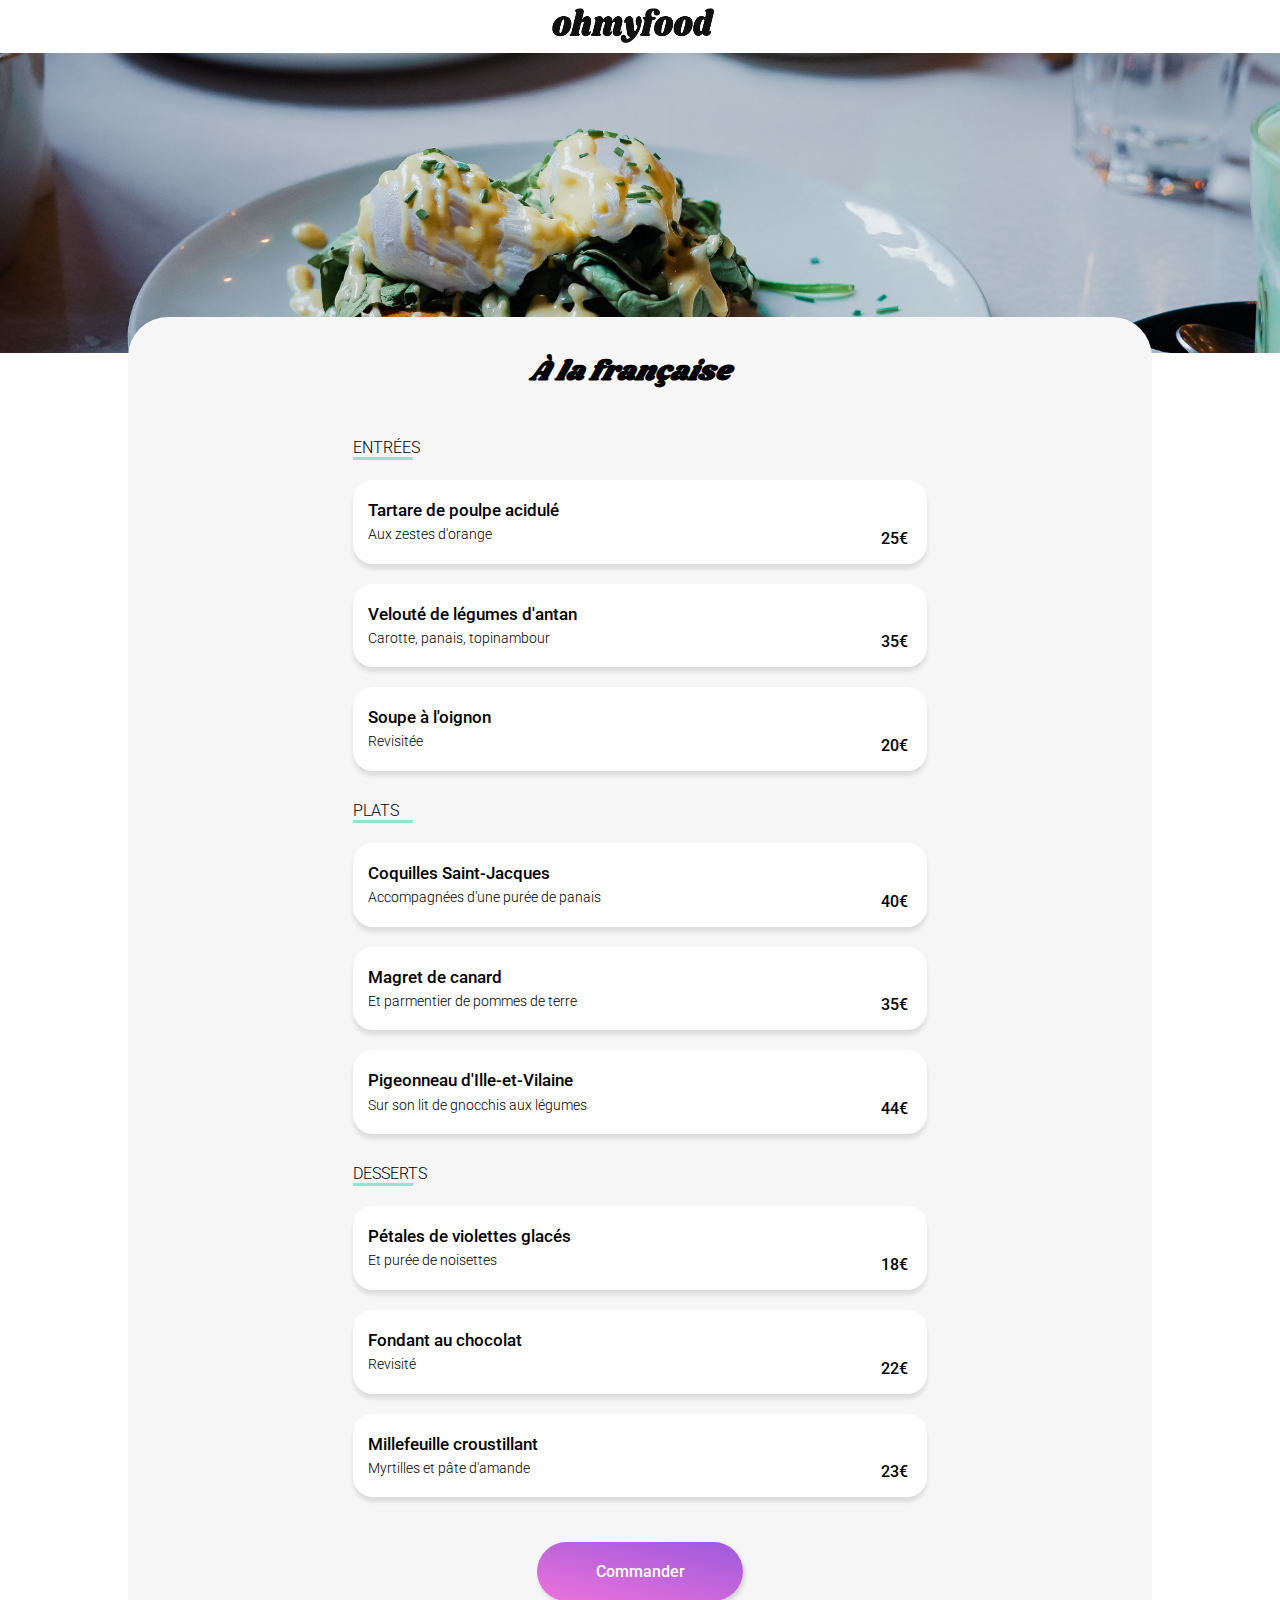
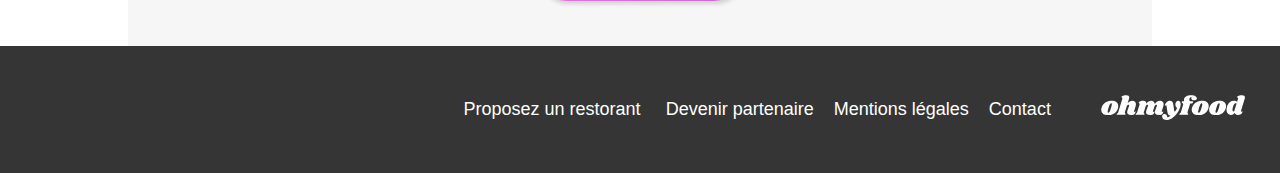
==== commit 0c03ede7: "dernières corrections" ====
--- a/restaurants/a-la-française.html
+++ b/restaurants/a-la-française.html
@@ -4,7 +4,7 @@
 <Head>
     <meta charset="UTF-8">
     <meta name="viewport" content="width=device-width, initial-scale=1, shrink-to-fit=no"/>
-    <meta http-equiv="X-UA-Compatible" content="IE=edge,chrome=1"/>
+    <meta http-equiv="X-UA-Compatible" content="IE=edge"/>
     <title>à-la-française</title>
     <link rel="preconnect" href="https://fonts.googleapis.com">
     <link rel="preconnect" href="https://fonts.gstatic.com" crossorigin>
@@ -149,8 +149,8 @@
                 </div>
                 <div class="footer__menu-list">
                     <ul class="footer__list">
-                        <li class="footer__list--liens-gras"><a href=""><i class="fa-solid fa-utensils" style="color: #ffffff;"></i>Proposez un restorant</a></li>
-                        <li class="footer__list--liens-gras"><a href="" class="liens-gras"><i class="fa-solid fa-handshake-angle" style="color: #ffffff;"></i>Devenir partenaire</a></li>
+                        <li class="footer__list--liens-gras"><a href=""><i class="fa-solid fa-utensils"></i>Proposez un restorant</a></li>
+                        <li class="footer__list--liens-gras"><a href="" class="liens-gras"><i class="fa-solid fa-handshake-angle"></i>Devenir partenaire</a></li>
                         <li><a href="">Mentions légales</a></li>
                         <li><a class="footer__list--nav-link" href="mailto:contact@nemaides.fr">Contact</a></li>
                     </ul>
--- a/scss/resto.css
+++ b/scss/resto.css
@@ -1 +1 @@
-.header{display:flex;flex-direction:row;justify-content:space-between;align-items:center;margin-right:35%;gap:20vw;margin-left:10px;padding-bottom:10px}.header img{height:35px;width:162px}body{margin:8px 0px 0px 0px}.main-container{font-family:"Roboto",sans-serif;font-weight:100;font-style:normal}.fa-arrow-left{font-size:x-large}.euros{font-weight:500}.img{-o-object-fit:cover;object-fit:cover;width:100%;height:300px}.fa-heart{font-size:x-large}.carte{display:flex;flex-direction:column;background-color:#f6f6f6;border-top-left-radius:40px;border-top-right-radius:40px;position:relative;top:-40px}.carte__titre{font-family:"Shrikhand",serif;font-weight:400;font-style:normal;font-style:italic;line-height:40.82px;padding:20px 20px 0px 20px;display:flex;flex-direction:row;justify-content:space-between;align-items:center}.carte__titre h1{margin:15px 0px 15px 0px;font-size:1.75em}@keyframes carte__plats{0%{opacity:0}100%{opacity:1}}@keyframes check{0%{width:0;padding:27.3px 0px}100%{width:30px;padding:27.3px 20px}}@keyframes check-bar{0%{width:calc(100% - 50px)}100%{width:calc(100% - 110px)}}.carte__plats{display:flex;flex-direction:column;gap:20px;animation:carte__plats 400ms backwards}.carte__plats--1{animation-delay:400ms}.carte__plats--2{animation-delay:800ms}.carte__plats--3{animation-delay:1200ms}.carte__plats h2{display:inline;margin-left:20px;margin-top:30px;margin-bottom:0;border-bottom:3px solid #99e2d0;width:60px;size:16px;font-weight:300}.carte__plats--card{display:flex;flex-direction:row;align-items:flex-end;justify-content:space-between;background-color:#fff;border-radius:20px;margin-left:20px;margin-right:20px;padding-left:15px;box-shadow:0px 5px 4px rgba(0,0,0,.1)}.carte__plats--card:active>.text-cards{animation:check-bar 500ms ease-in forwards}.carte__plats--card:active>.check{animation:check 500ms ease-in forwards}.carte__plats--card>.text-cards{padding:15px 0px;width:calc(100% - 50px)}.carte__plats--card>.check{width:0;overflow-x:hidden;overflow-y:hidden;font-size:x-large;background-color:#99e2d0;height:100%;border-top-right-radius:20px;border-bottom-right-radius:20px;color:#fff}.carte__plats--card h3{margin-top:5px;margin-bottom:5px;font-size:17px;font-weight:500;line-height:21.09px;text-align:left;width:287px;white-space:nowrap;text-overflow:ellipsis;overflow:hidden}.carte__plats--card p:not(.euros){white-space:nowrap;text-overflow:ellipsis;overflow:hidden;margin-top:5px;margin-bottom:5px;font-size:14.04px;font-weight:300;line-height:17.63px;text-align:left}.carte__plats--card>.euros{padding-right:15px}.carte__bouton{display:flex;justify-content:center;align-items:center}.carte__bouton--commande{border-radius:35px;padding:20px 10px 20px 10px;background:linear-gradient(193.33deg, #9356DC -11.44%, #FF79DA 123.93%);width:186px;font-size:16px;font-weight:500;text-align:center;text-decoration:none;color:#fff;box-shadow:2px 3px 4px rgba(0,0,0,.15);margin-top:45px;margin-bottom:45px;position:relative;z-index:1}.carte__bouton--commande:hover::after{opacity:1}.carte__bouton--commande::after{content:"";position:absolute;border-radius:35px;top:0;bottom:0;right:0;left:0;opacity:0;z-index:-1;transition:opacity 250ms;background:linear-gradient(200.64deg, #be8dfa -5.2%, #FF79DA 140.74%),linear-gradient(0deg, rgba(255, 255, 255, 0.15), rgba(255, 255, 255, 0.15));box-shadow:0px 5.5px 5px rgba(0,0,0,.2)}.logo-blanc{height:25px}.footer{margin-top:-40px;background-color:#353535;color:#fff;display:flex;flex-direction:column;gap:2px;padding:35px;font-size:18px;font-family:Arial,Helvetica,sans-serif}.footer__list{color:#fff;list-style-type:none;padding:0px}.footer__list a{text-decoration:none}.footer__list--liens-gras{font-weight:bolder}.footer__list a:visited{color:#fff}.footer__list i{padding-right:5px;width:25px;height:16px}.footer__list li{padding-top:9px}.footer__list--nav-link{color:#fff}@media(min-width: 1000px){.header{width:60%}.carte{width:80%;margin:0 10% 0 10%}.carte__titre{justify-content:center;gap:20px}.carte__plats{margin:0 20% 0 20%}.footer{flex-direction:row-reverse;justify-content:flex-start;align-items:center;gap:50px}.footer li{display:inline;padding-left:15px}}+.header{display:flex;flex-direction:row;justify-content:space-between;align-items:center;margin-right:35%;gap:20vw;margin-left:10px;padding-bottom:10px}.header img{height:35px;width:162px}body{margin:8px 0px 0px 0px}.main-container{font-family:"Roboto",sans-serif;font-weight:100;font-style:normal}.fa-arrow-left{font-size:x-large}.euros{font-weight:500}.img{-o-object-fit:cover;object-fit:cover;width:100%;height:300px}.fa-heart{font-size:x-large}.carte{display:flex;flex-direction:column;background-color:#f6f6f6;border-top-left-radius:40px;border-top-right-radius:40px;position:relative;top:-40px}.carte__titre{font-family:"Shrikhand",serif;font-weight:400;font-style:normal;font-style:italic;line-height:40.82px;padding:20px 20px 0px 20px;display:flex;flex-direction:row;justify-content:space-between;align-items:center}.carte__titre h1{margin:15px 0px 15px 0px;font-size:1.75em}@keyframes carte__plats{0%{opacity:0}100%{opacity:1}}.carte__plats{display:flex;flex-direction:column;gap:20px;animation:carte__plats 400ms backwards}.carte__plats--1{animation-delay:400ms}.carte__plats--2{animation-delay:800ms}.carte__plats--3{animation-delay:1200ms}.carte__plats h2{display:inline;margin-left:20px;margin-top:30px;margin-bottom:0;border-bottom:3px solid #99e2d0;width:60px;font-size:16px;font-weight:300}.carte__plats--card{display:flex;flex-direction:row;align-items:flex-end;justify-content:space-between;background-color:#fff;border-radius:20px;margin-left:20px;margin-right:20px;padding-left:15px;box-shadow:0px 5px 4px rgba(0,0,0,.1)}.carte__plats--card:hover>.text-cards{width:calc(100% - 110px)}.carte__plats--card:hover>.check{width:30px;padding:27.3px 20px}.carte__plats--card>.text-cards{padding:15px 0px;width:calc(100% - 50px);transition:width 500ms ease-in-out}.carte__plats--card>.check{transition:all 500ms ease-in-out;padding:27.3px 0px;width:0;overflow-x:hidden;overflow-y:hidden;font-size:x-large;background-color:#99e2d0;height:100%;border-top-right-radius:20px;border-bottom-right-radius:20px;color:#fff}.carte__plats--card h3{margin-top:5px;margin-bottom:5px;font-size:17px;font-weight:500;line-height:21.09px;text-align:left;white-space:nowrap;text-overflow:ellipsis;overflow:hidden}.carte__plats--card p:not(.euros){white-space:nowrap;text-overflow:ellipsis;overflow:hidden;margin-top:5px;margin-bottom:5px;font-size:14.04px;font-weight:300;line-height:17.63px;text-align:left}.carte__plats--card>.euros{padding-right:15px}.carte__bouton{display:flex;justify-content:center;align-items:center}.carte__bouton--commande{border-radius:35px;padding:20px 10px 20px 10px;background:linear-gradient(193.33deg, #9356DC -11.44%, #FF79DA 123.93%);width:186px;font-size:16px;font-weight:500;text-align:center;text-decoration:none;color:#fff;box-shadow:2px 3px 4px rgba(0,0,0,.15);margin-top:45px;margin-bottom:45px;position:relative;z-index:1}.carte__bouton--commande:hover::after{opacity:1}.carte__bouton--commande::after{content:"";position:absolute;border-radius:35px;top:0;bottom:0;right:0;left:0;opacity:0;z-index:-1;transition:opacity 250ms;background:linear-gradient(200.64deg, #be8dfa -5.2%, #FF79DA 140.74%),linear-gradient(0deg, rgba(255, 255, 255, 0.15), rgba(255, 255, 255, 0.15));box-shadow:0px 5.5px 5px rgba(0,0,0,.2)}.logo-blanc{height:25px}.footer{margin-top:-40px;background-color:#353535;color:#fff;display:flex;flex-direction:column;gap:2px;padding:35px;font-size:18px;font-family:Arial,Helvetica,sans-serif}.footer__list{color:#fff;list-style-type:none;padding:0px}.footer__list a{text-decoration:none}.footer__list--liens-gras{font-weight:bolder}.footer__list a:visited{color:#fff}.footer__list i{padding-right:5px;width:25px;height:16px}.footer__list li{padding-top:9px}.footer__list--nav-link{color:#fff}.fa-utensils,.fa-handshake-angle{color:#fff}@media(min-width: 1000px){.header{width:55%}.carte{width:80%;margin:0 10% 0 10%}.carte__titre{justify-content:center;gap:20px}.carte__plats{margin:0 20% 0 20%}.footer{flex-direction:row-reverse;justify-content:flex-start;align-items:center;gap:50px}.footer li{display:inline;padding-left:15px}}